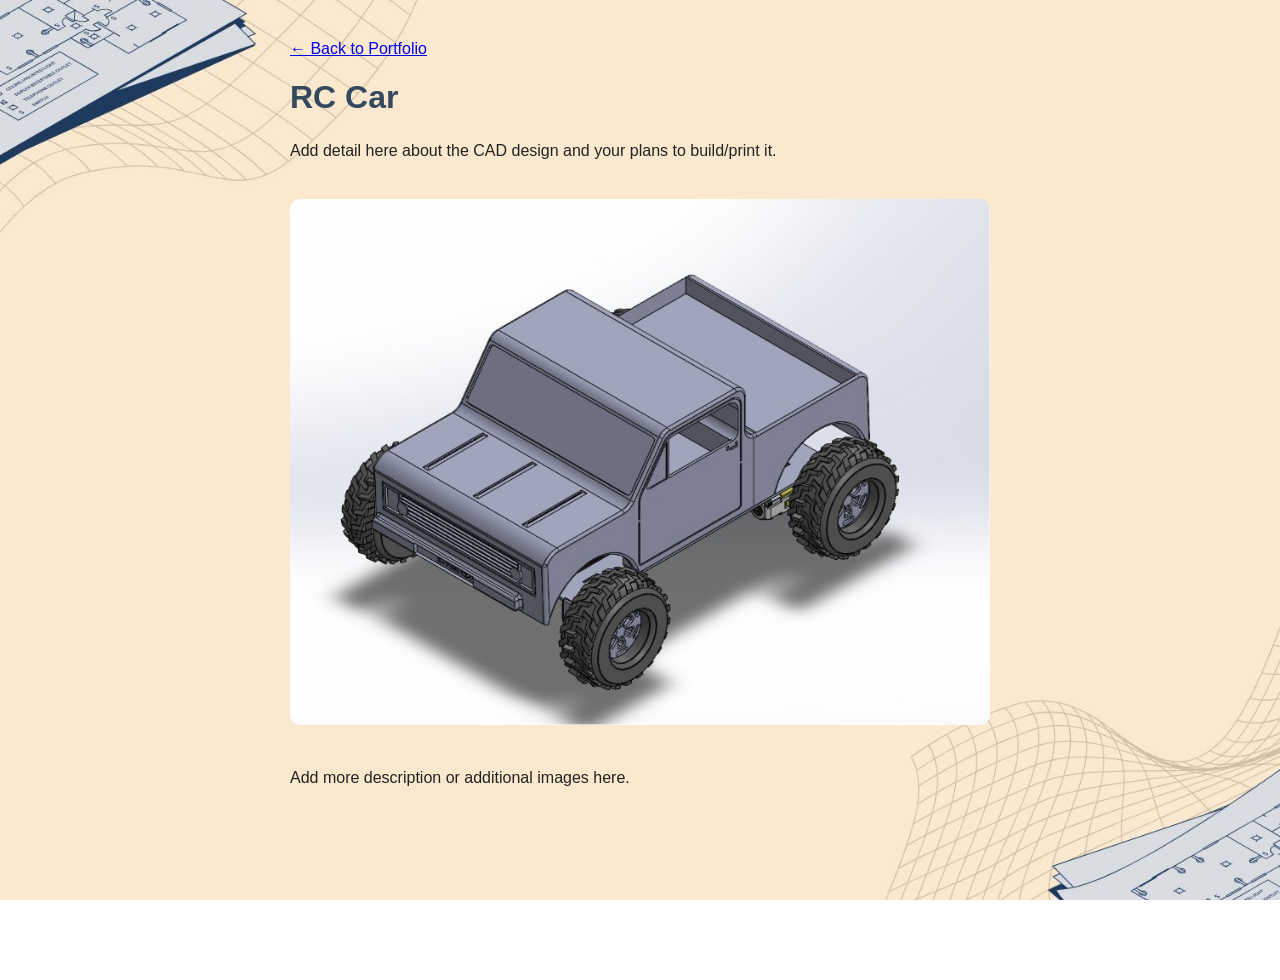
==== project-rccar.html @ 307890e6 "Add files via upload" ====
<!DOCTYPE html>
<html>

<head>
    <title>RC Car — Mishthi Nayyar</title>
    <link rel="stylesheet" href="style.css">
</head>

<body>

    <a href="index.html">← Back to Portfolio</a>

    <h1>RC Car</h1>
    <p>Add detail here about the CAD design and your plans to build/print it.</p>

    <img src="rccar-1.jpg" alt="RC car CAD render" style="max-width: 100%; border-radius: 10px; margin: 20px 0;">

    <p>Add more description or additional images here.</p>

</body>

</html>
---- style.css ----
body {
    font-family: Arial, sans-serif;
    color: #222;
    max-width: 700px;
    margin: 0 auto;
    padding: 40px 20px;
    background-image: url('background1.jpg');
    background-size: cover;
    background-position: center;
    background-attachment: fixed;
    min-height: 100vh;
}

h1 {
    color: #34495e;
}

h2 {
    color: #34495e;
    border-bottom: 2px solid #7f9cc4;
    padding-bottom: 5px;
    margin-top: 40px;
}

p {
    line-height: 1.6;
}

ul {
    list-style-type: "→ ";
    line-height: 1.8;
}

.projects-container {
    display: flex;
    gap: 20px;
    flex-wrap: wrap;
    align-items: flex-start;
}

.project-card {
    background-color: rgba(255, 255, 255, 0.6);
    border-radius: 10px;
    padding: 20px;
    width: calc(50% - 10px);
    text-decoration: none;
    color: inherit;
    transition: transform 0.2s ease;
    box-sizing: border-box;
}

.project-card:hover {
    transform: translateY(-4px);
}

.project-card img {
    width: 100%;
    height: 140px;
    object-fit: cover;
    border-radius: 8px;
    margin-bottom: 10px;
}

.wide-section {
    width: 1000px;
    max-width: 1000px;
    position: relative;
    left: 50%;
    transform: translateX(-50%);
    box-sizing: border-box;
}

.image-row {
    display: flex;
    gap: 20px;
    flex-wrap: wrap;
}

.image-row img {
    flex: 1;
    min-width: 200px;
    border-radius: 10px;
}

.video-grid {
    display: flex;
    flex-wrap: wrap;
    justify-content: center;
    gap: 20px;
}

.video-grid video {
    border-radius: 10px;
    width: calc(50% - 10px);
    min-width: 250px;
}
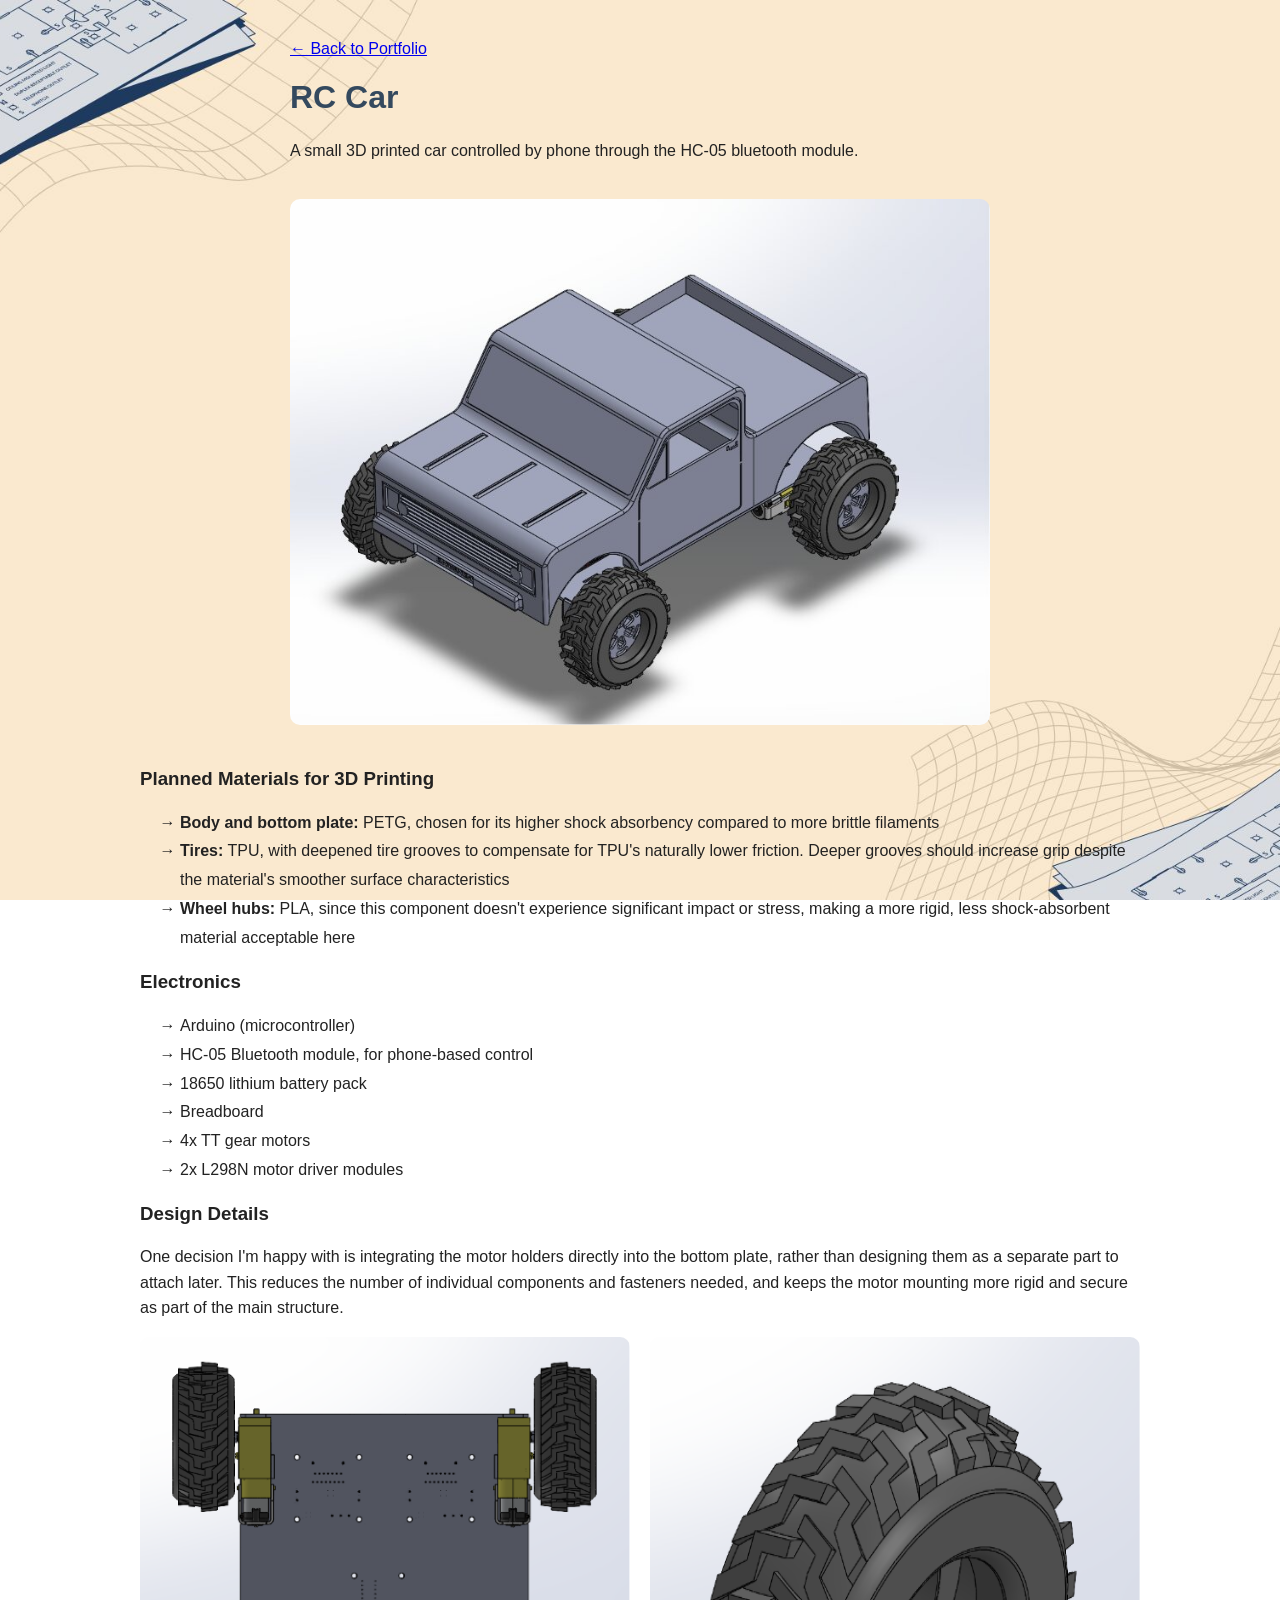
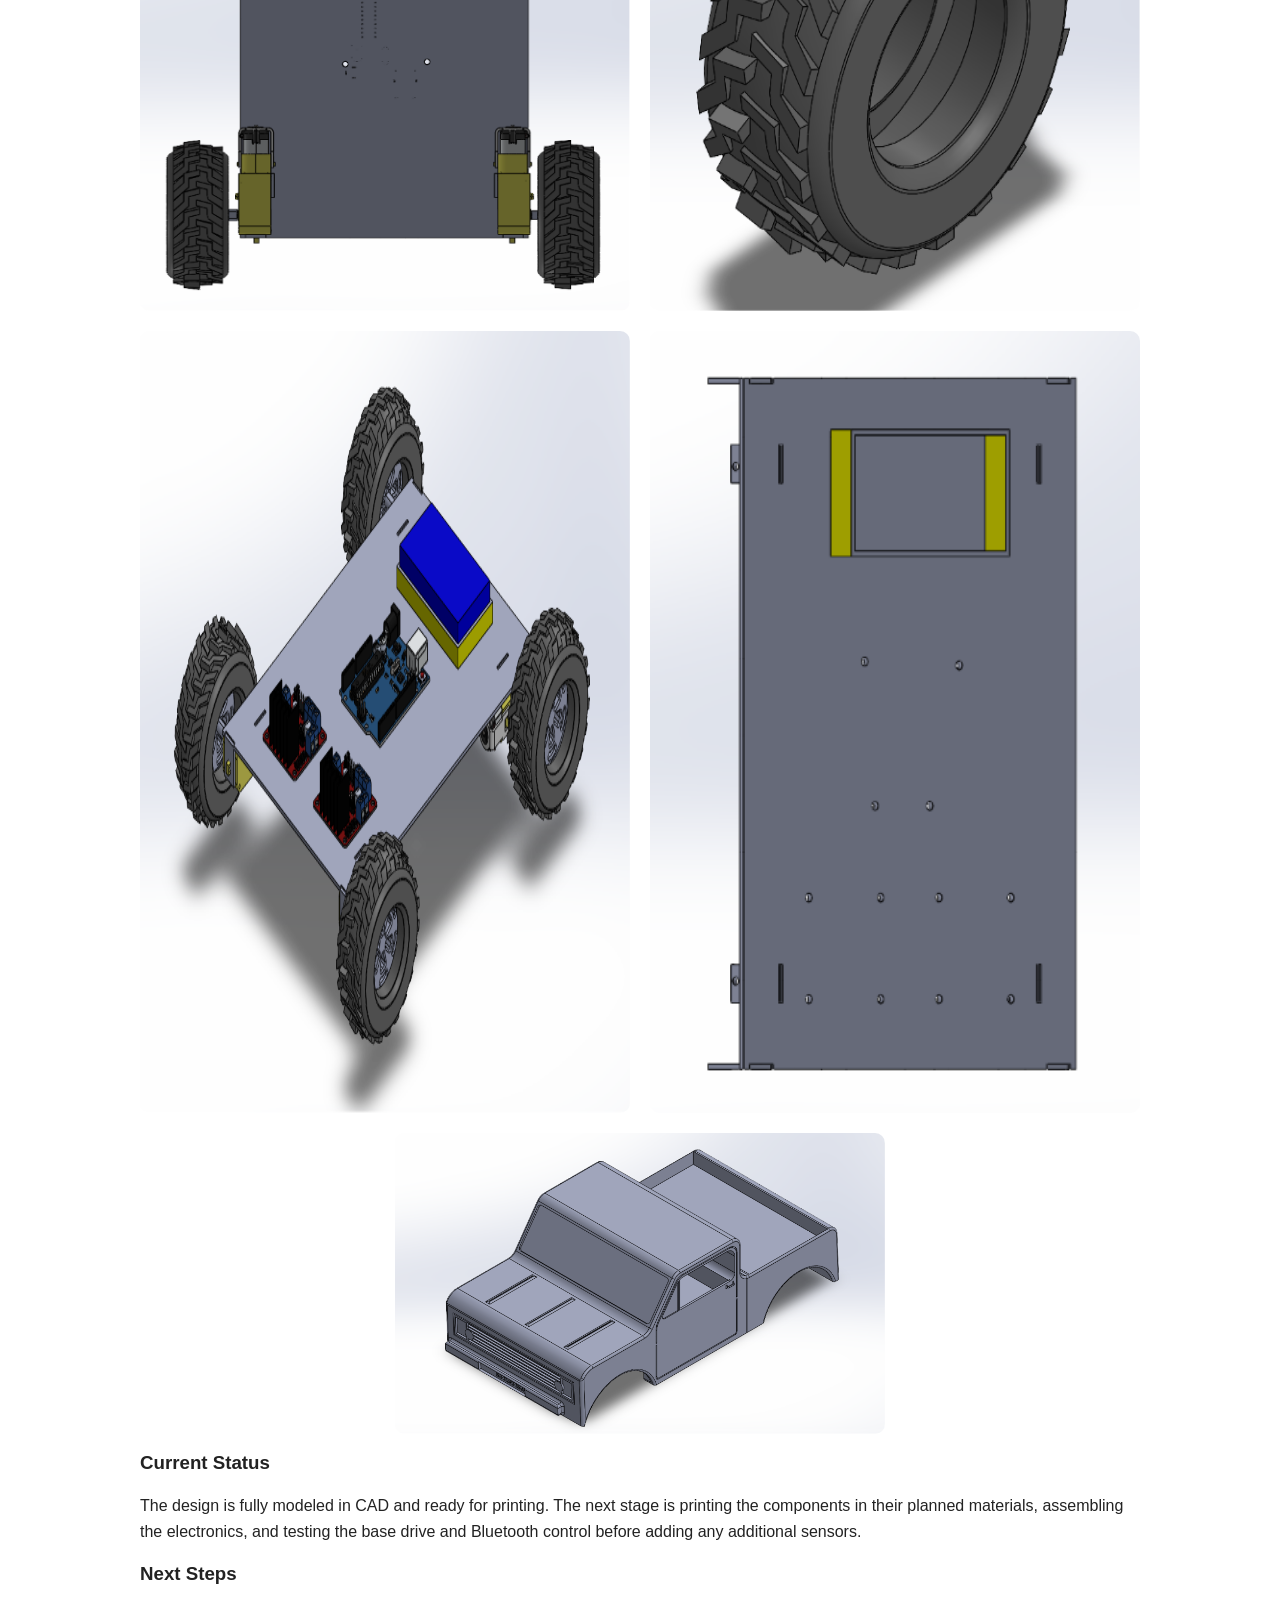
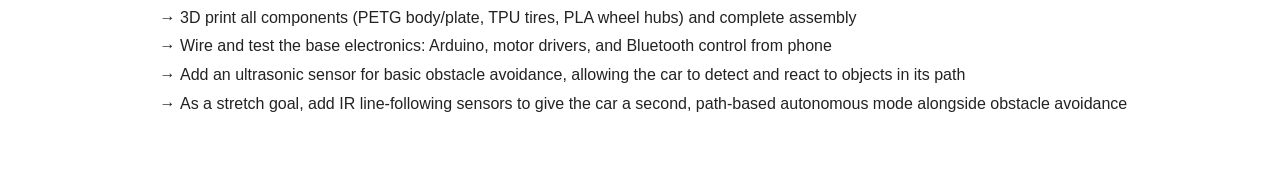
==== commit eb3c602c: "Add files via upload" ====
--- a/project-rccar.html
+++ b/project-rccar.html
@@ -11,11 +11,72 @@
     <a href="index.html">← Back to Portfolio</a>
 
     <h1>RC Car</h1>
-    <p>Add detail here about the CAD design and your plans to build/print it.</p>
+    <p>A small 3D printed car controlled by phone through the HC-05 bluetooth module.</p>
 
     <img src="rccar-1.jpg" alt="RC car CAD render" style="max-width: 100%; border-radius: 10px; margin: 20px 0;">
 
-    <p>Add more description or additional images here.</p>
+    <div class="wide-section">
+        <h3>Planned Materials for 3D Printing</h3>
+        <ul>
+            <li><strong>Body and bottom plate:</strong> PETG, chosen for its higher shock absorbency compared to more
+                brittle filaments</li>
+            <li><strong>Tires:</strong> TPU, with deepened tire grooves to compensate for TPU's naturally lower
+                friction.
+                Deeper grooves should increase grip despite the material's smoother surface characteristics</li>
+            <li><strong>Wheel hubs:</strong> PLA, since this component doesn't experience significant impact or stress,
+                making a more rigid, less shock-absorbent material acceptable here</li>
+        </ul>
+    </div>
+
+    <div class="wide-section">
+        <h3>Electronics</h3>
+        <ul>
+            <li>Arduino (microcontroller)</li>
+            <li>HC-05 Bluetooth module, for phone-based control</li>
+            <li>18650 lithium battery pack</li>
+            <li>Breadboard</li>
+            <li>4x TT gear motors</li>
+            <li>2x L298N motor driver modules</li>
+        </ul>
+    </div>
+
+    <div class="wide-section">
+        <h3>Design Details</h3>
+        <p>One decision I'm happy with is integrating the motor holders directly into the bottom plate, rather than
+            designing them as a separate part to attach later. This reduces the number of individual components and
+            fasteners needed, and keeps the motor mounting more rigid and secure as part of the main structure.</p>
+        <div class="image-row">
+            <img src="motors.png" alt="Bottom plate with integrated motor holders">
+            <img src="wheel.png" alt="TPU tires with deepened tread grooves">
+        </div>
+        <div class="image-row" style="margin-top: 20px;">
+            <img src="bottomplate.png" alt="Wheel hub design">
+            <img src="bottomplate1.png" alt="Full CAD assembly">
+        </div>
+        <div class="video-grid" style="margin-top: 20px;">
+            <img src="body.png" alt="Additional design detail"
+                style="width: calc(50% - 10px); min-width: 250px; border-radius: 10px;">
+        </div>
+    </div>
+
+    <div class="wide-section">
+        <h3>Current Status</h3>
+        <p>The design is fully modeled in CAD and ready for printing. The next stage is printing the components in their
+            planned materials, assembling the electronics, and testing the base drive and Bluetooth control before
+            adding any additional sensors.</p>
+    </div>
+
+    <div class="wide-section">
+        <h3>Next Steps</h3>
+        <ul>
+            <li>3D print all components (PETG body/plate, TPU tires, PLA wheel hubs) and complete assembly</li>
+            <li>Wire and test the base electronics: Arduino, motor drivers, and Bluetooth control from phone</li>
+            <li>Add an ultrasonic sensor for basic obstacle avoidance, allowing the car to detect and react to objects
+                in its path</li>
+            <li>As a stretch goal, add IR line-following sensors to give the car a second, path-based autonomous mode
+                alongside obstacle avoidance</li>
+        </ul>
+    </div>
 
 </body>
 
